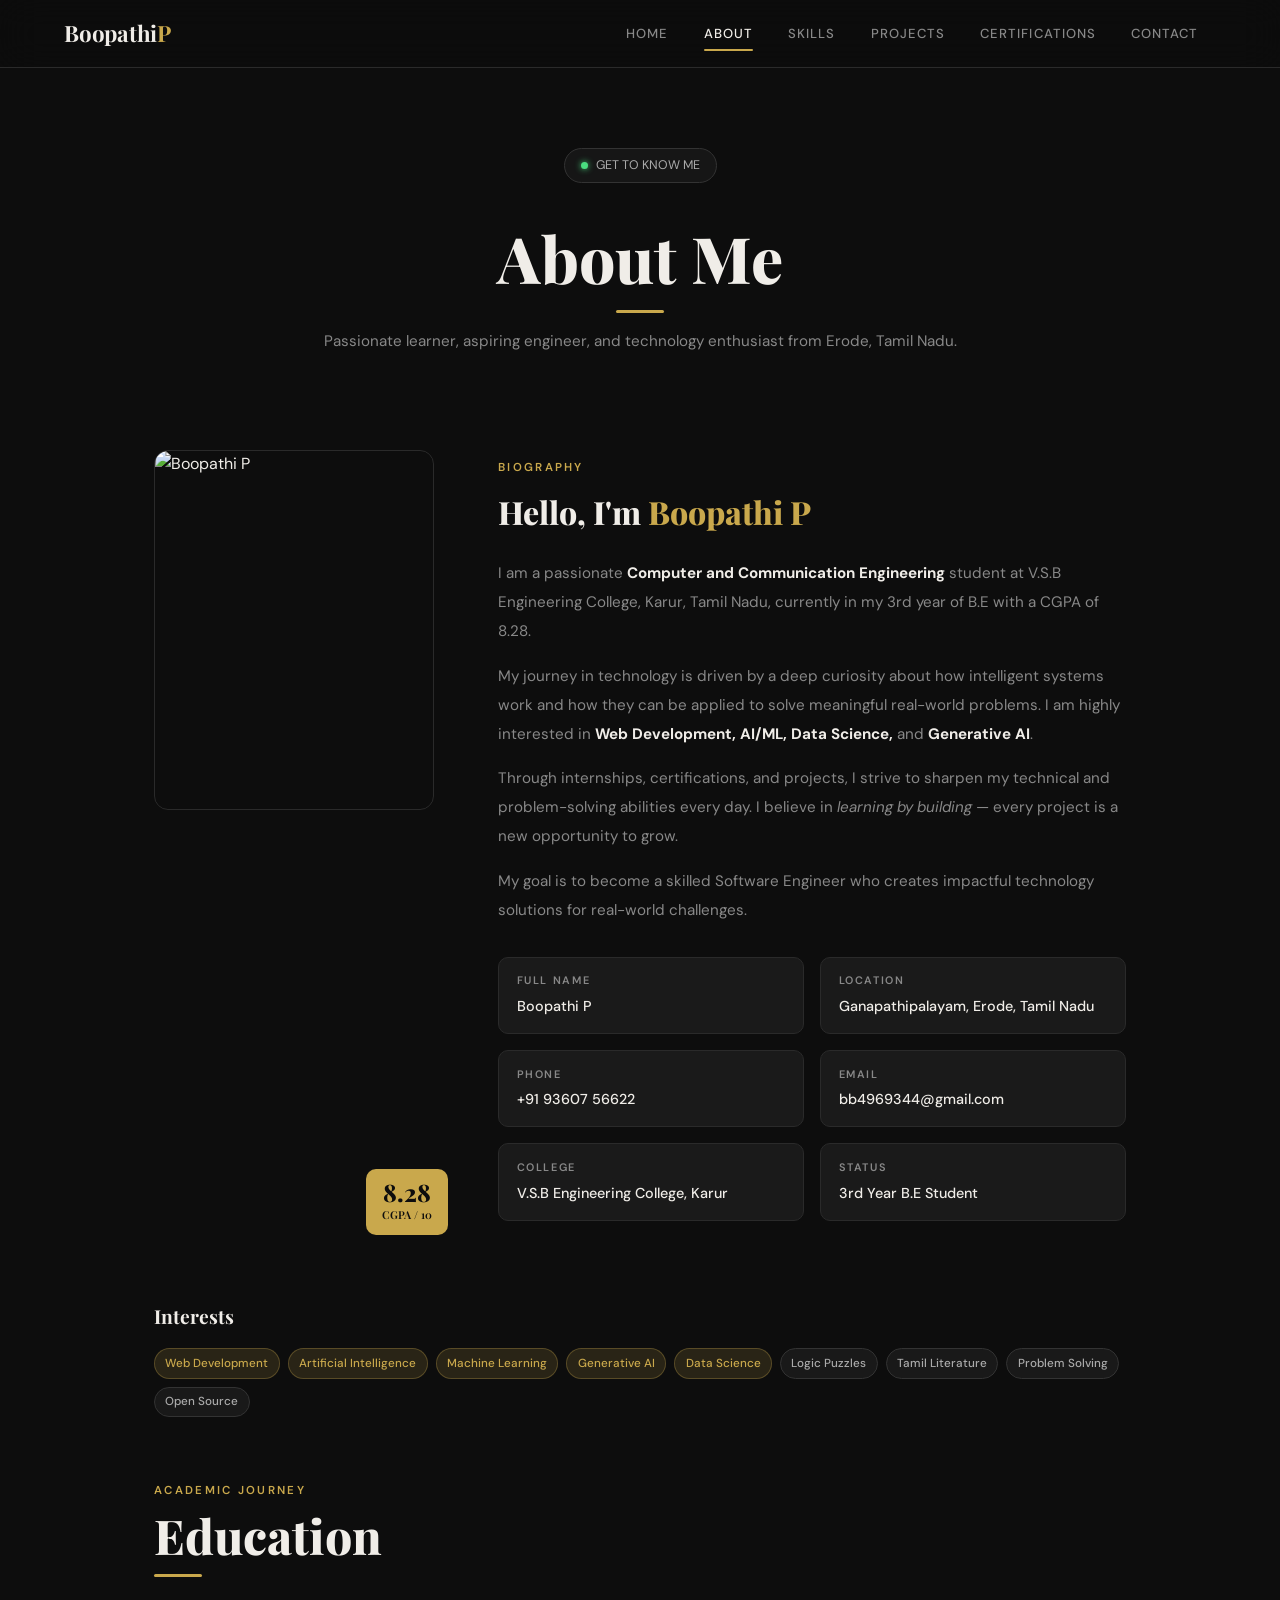
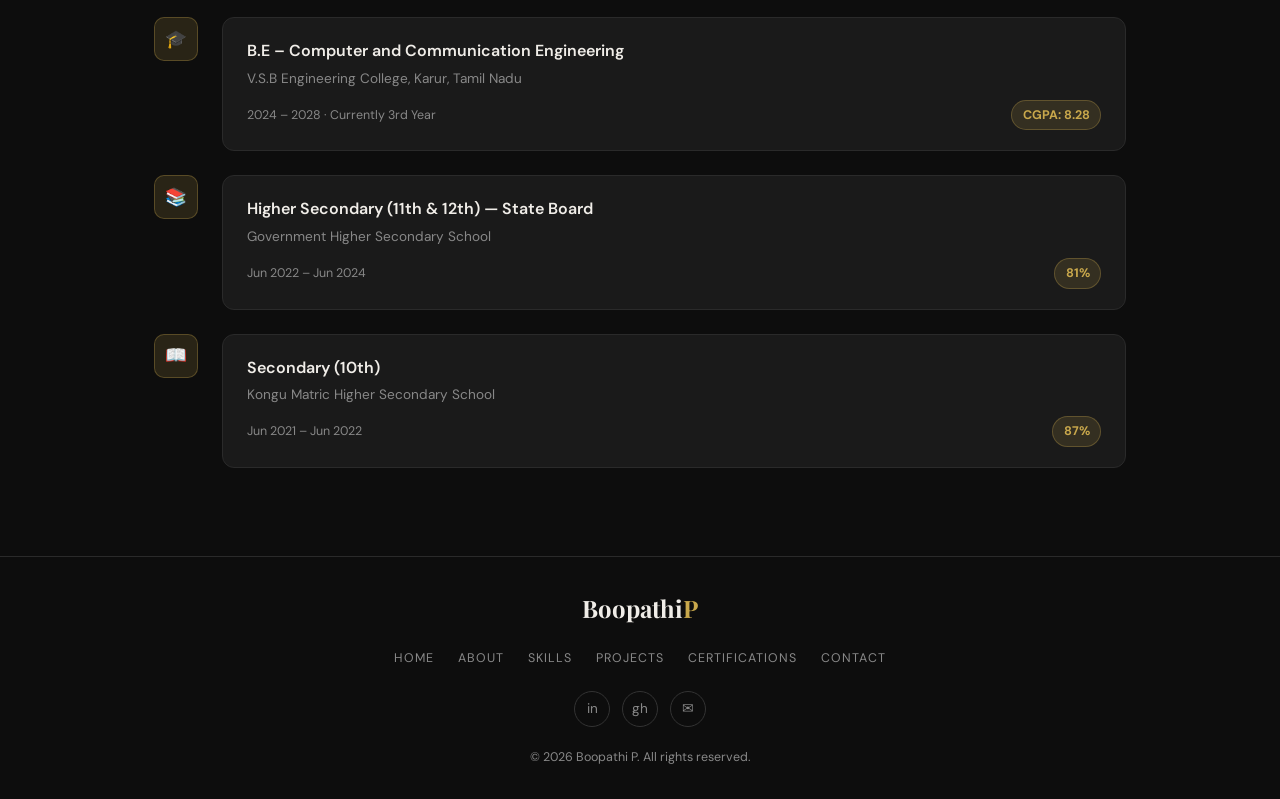
==== about.html @ 689ad4dc "Add files via upload" ====
<!DOCTYPE html>
<html lang="en">
<head>
  <meta charset="UTF-8"/>
  <meta name="viewport" content="width=device-width, initial-scale=1.0"/>
  <title>About — Boopathi P</title>
  <link rel="stylesheet" href="style.css"/>
  <style>
    .about-hero {
      padding: 5rem 5vw 3rem;
      text-align: center;
    }
    .about-hero .avail-badge { margin-bottom: 1.5rem; }
    .about-hero .section-title { font-size: clamp(2.5rem, 5vw, 4rem); }
    .about-sub { color: var(--muted); margin-top: 0.75rem; font-size: 0.95rem; }

    /* Bio section */
    .bio-section {
      padding: 3rem 5vw;
      display: grid;
      grid-template-columns: 280px 1fr;
      gap: 4rem; max-width: 1100px; margin: auto;
    }
    .bio-photo-wrap { position: relative; }
    .bio-photo {
      width: 100%; border-radius: 14px;
      object-fit: cover; object-position: center top;
      height: 360px;
      border: 1px solid var(--border);
      display: block;
    }
    .cgpa-badge {
      position: absolute; bottom: -14px; right: -14px;
      background: var(--gold); color: #0d0d0d;
      border-radius: 10px;
      padding: 0.7rem 1rem;
      font-family: 'Playfair Display', serif;
      text-align: center;
    }
    .cgpa-badge .val { font-size: 1.5rem; font-weight: 800; line-height: 1; }
    .cgpa-badge .lbl { font-size: 0.68rem; font-weight: 600; margin-top: 0.1rem; }

    .bio-text { padding-top: 0.5rem; }
    .bio-text h2 {
      font-family: 'Playfair Display', serif;
      font-size: 2rem; font-weight: 800;
      margin-bottom: 1.25rem;
    }
    .bio-text h2 span { color: var(--gold); }
    .bio-text p { color: var(--muted); margin-bottom: 1rem; font-size: 0.95rem; line-height: 1.9; }
    .bio-text p strong { color: var(--text); }

    /* Info grid */
    .info-grid {
      display: grid; grid-template-columns: 1fr 1fr;
      gap: 1rem; margin-top: 2rem;
    }
    .info-item {
      background: var(--card);
      border: 1px solid var(--border);
      border-radius: 10px;
      padding: 0.9rem 1.1rem;
    }
    .info-key {
      font-size: 0.68rem; letter-spacing: 0.15em;
      text-transform: uppercase; color: var(--muted);
      font-weight: 600; margin-bottom: 0.3rem;
    }
    .info-val { font-size: 0.9rem; font-weight: 500; color: var(--text); }

    /* Interests */
    .interests-section {
      padding: 2rem 5vw 0;
      max-width: 1100px; margin: auto;
    }
    .interests-section h3 {
      font-family: 'Playfair Display', serif;
      font-size: 1.2rem; font-weight: 700;
      margin-bottom: 1rem;
    }
    .interest-tags { display: flex; flex-wrap: wrap; gap: 0.5rem; }

    /* Education */
    .edu-section {
      padding: 4rem 5vw;
      max-width: 1100px; margin: auto;
    }
    .edu-timeline { margin-top: 0; }
    .edu-item {
      display: grid; grid-template-columns: auto 1fr;
      gap: 1.5rem; margin-bottom: 1.5rem;
      align-items: start;
    }
    .edu-icon {
      width: 44px; height: 44px;
      background: var(--gold-dim);
      border: 1px solid var(--gold-border);
      border-radius: 10px;
      display: flex; align-items: center;
      justify-content: center;
      font-size: 1.1rem; flex-shrink: 0;
    }
    .edu-card {
      background: var(--card);
      border: 1px solid var(--border);
      border-radius: 12px;
      padding: 1.25rem 1.5rem;
      transition: border-color 0.2s;
    }
    .edu-card:hover { border-color: var(--gold-border); }
    .edu-card h4 { font-size: 1rem; font-weight: 600; margin-bottom: 0.2rem; }
    .edu-card .edu-inst { color: var(--muted); font-size: 0.85rem; margin-bottom: 0.6rem; }
    .edu-meta { display: flex; justify-content: space-between; align-items: center; flex-wrap: wrap; gap: 0.5rem; }
    .edu-year { font-size: 0.78rem; color: var(--muted); }
    .edu-score {
      background: var(--gold-dim);
      border: 1px solid var(--gold-border);
      color: var(--gold);
      font-size: 0.78rem; font-weight: 700;
      padding: 0.25rem 0.65rem; border-radius: 100px;
    }

    @media (max-width: 768px) {
      .bio-section { grid-template-columns: 1fr; }
      .bio-photo-wrap { max-width: 280px; margin: auto; }
      .info-grid { grid-template-columns: 1fr; }
    }
  </style>
</head>
<body>
<nav>
  <a class="nav-logo" href="index.html">Boopathi<span>P</span></a>
  <ul class="nav-links">
    <li><a href="index.html">Home</a></li>
    <li><a href="about.html" class="active">About</a></li>
    <li><a href="skills.html">Skills</a></li>
    <li><a href="projects.html">Projects</a></li>
    <li><a href="certifications.html">Certifications</a></li>
    <li><a href="contact.html">Contact</a></li>
  </ul>
</nav>

<div class="page">
  <!-- Hero -->
  <div class="about-hero fade-up d1">
    <span class="avail-badge"><span class="avail-dot"></span>GET TO KNOW ME</span>
    <h1 class="section-title" style="margin-top:1rem;">About Me</h1>
    <div class="underline" style="margin:1rem auto;"></div>
    <p class="about-sub">Passionate learner, aspiring engineer, and technology enthusiast from Erode, Tamil Nadu.</p>
  </div>

  <!-- Bio -->
  <div class="bio-section">
    <div class="bio-photo-wrap fade-up d2">
      <img class="bio-photo" src="boopathi2.jpeg" alt="Boopathi P"/>
      <div class="cgpa-badge">
        <div class="val">8.28</div>
        <div class="lbl">CGPA / 10</div>
      </div>
    </div>

    <div class="bio-text fade-up d3">
      <span class="label">Biography</span>
      <h2>Hello, I'm <span>Boopathi P</span></h2>

      <p>I am a passionate <strong>Computer and Communication Engineering</strong> student at V.S.B Engineering College, Karur, Tamil Nadu, currently in my 3rd year of B.E with a CGPA of 8.28.</p>

      <p>My journey in technology is driven by a deep curiosity about how intelligent systems work and how they can be applied to solve meaningful real-world problems. I am highly interested in <strong>Web Development, AI/ML, Data Science,</strong> and <strong>Generative AI</strong>.</p>

      <p>Through internships, certifications, and projects, I strive to sharpen my technical and problem-solving abilities every day. I believe in <em>learning by building</em> — every project is a new opportunity to grow.</p>

      <p>My goal is to become a skilled Software Engineer who creates impactful technology solutions for real-world challenges.</p>

      <div class="info-grid">
        <div class="info-item">
          <div class="info-key">Full Name</div>
          <div class="info-val">Boopathi P</div>
        </div>
        <div class="info-item">
          <div class="info-key">Location</div>
          <div class="info-val">Ganapathipalayam, Erode, Tamil Nadu</div>
        </div>
        <div class="info-item">
          <div class="info-key">Phone</div>
          <div class="info-val">+91 93607 56622</div>
        </div>
        <div class="info-item">
          <div class="info-key">Email</div>
          <div class="info-val">bb4969344@gmail.com</div>
        </div>
        <div class="info-item">
          <div class="info-key">College</div>
          <div class="info-val">V.S.B Engineering College, Karur</div>
        </div>
        <div class="info-item">
          <div class="info-key">Status</div>
          <div class="info-val">3rd Year B.E Student</div>
        </div>
      </div>
    </div>
  </div>

  <!-- Interests -->
  <div class="interests-section fade-up d4">
    <h3>Interests</h3>
    <div class="interest-tags">
      <span class="tag tag-gold">Web Development</span>
      <span class="tag tag-gold">Artificial Intelligence</span>
      <span class="tag tag-gold">Machine Learning</span>
      <span class="tag tag-gold">Generative AI</span>
      <span class="tag tag-gold">Data Science</span>
      <span class="tag">Logic Puzzles</span>
      <span class="tag">Tamil Literature</span>
      <span class="tag">Problem Solving</span>
      <span class="tag">Open Source</span>
    </div>
  </div>

  <!-- Education -->
  <div class="edu-section fade-up d5">
    <span class="label">Academic Journey</span>
    <h2 class="section-title">Education</h2>
    <div class="underline"></div>

    <div class="edu-timeline">
      <div class="edu-item">
        <div class="edu-icon">🎓</div>
        <div class="edu-card">
          <h4>B.E – Computer and Communication Engineering</h4>
          <div class="edu-inst">V.S.B Engineering College, Karur, Tamil Nadu</div>
          <div class="edu-meta">
            <span class="edu-year">2024 – 2028 · Currently 3rd Year</span>
            <span class="edu-score">CGPA: 8.28</span>
          </div>
        </div>
      </div>
      <div class="edu-item">
        <div class="edu-icon">📚</div>
        <div class="edu-card">
          <h4>Higher Secondary (11th & 12th) — State Board</h4>
          <div class="edu-inst">Government Higher Secondary School</div>
          <div class="edu-meta">
            <span class="edu-year">Jun 2022 – Jun 2024</span>
            <span class="edu-score">81%</span>
          </div>
        </div>
      </div>
      <div class="edu-item">
        <div class="edu-icon">📖</div>
        <div class="edu-card">
          <h4>Secondary (10th)</h4>
          <div class="edu-inst">Kongu Matric Higher Secondary School</div>
          <div class="edu-meta">
            <span class="edu-year">Jun 2021 – Jun 2022</span>
            <span class="edu-score">87%</span>
          </div>
        </div>
      </div>
    </div>
  </div>

  <footer>
    <span class="footer-logo">Boopathi<span>P</span></span>
    <ul class="footer-nav">
      <li><a href="index.html">Home</a></li>
      <li><a href="about.html">About</a></li>
      <li><a href="skills.html">Skills</a></li>
      <li><a href="projects.html">Projects</a></li>
      <li><a href="certifications.html">Certifications</a></li>
      <li><a href="contact.html">Contact</a></li>
    </ul>
    <div class="footer-socials">
      <a class="social-btn" href="https://www.linkedin.com/in/boopathi-boopathi-141b3132b" target="_blank">in</a>
      <a class="social-btn" href="https://github.com/boopathi-7546" target="_blank">gh</a>
      <a class="social-btn" href="mailto:bb4969344@gmail.com">✉</a>
    </div>
    <p class="footer-copy">© 2026 Boopathi P. All rights reserved.</p>
  </footer>
</div>
</body>
</html>
---- style.css ----
@import url('https://fonts.googleapis.com/css2?family=Playfair+Display:wght@400;600;700;800&family=DM+Sans:wght@300;400;500;600&display=swap');

:root {
  --bg: #0d0d0d;
  --surface: #131313;
  --card: #1a1a1a;
  --card2: #1f1f1f;
  --border: #2a2a2a;
  --border2: #333;
  --gold: #c9a84c;
  --gold2: #e8c96a;
  --gold-dim: rgba(201,168,76,0.15);
  --gold-border: rgba(201,168,76,0.3);
  --text: #f0ede8;
  --muted: #888;
  --muted2: #aaa;
  --nav-h: 68px;
}

*, *::before, *::after { margin: 0; padding: 0; box-sizing: border-box; }
html { scroll-behavior: smooth; }

body {
  background: var(--bg);
  color: var(--text);
  font-family: 'DM Sans', sans-serif;
  line-height: 1.65;
  min-height: 100vh;
}

/* ── NAV ── */
nav {
  position: fixed; top: 0; left: 0; right: 0; z-index: 999;
  height: var(--nav-h);
  background: rgba(13,13,13,0.92);
  backdrop-filter: blur(20px);
  border-bottom: 1px solid var(--border);
  display: flex; align-items: center;
  justify-content: space-between;
  padding: 0 5vw;
}
.nav-logo {
  font-family: 'Playfair Display', serif;
  font-size: 1.4rem; font-weight: 700;
  color: var(--text); text-decoration: none;
  letter-spacing: -0.01em;
}
.nav-logo span { color: var(--gold); }
.nav-links { display: flex; gap: 0; list-style: none; }
.nav-links a {
  color: var(--muted); text-decoration: none;
  font-size: 0.82rem; font-weight: 500;
  letter-spacing: 0.08em; text-transform: uppercase;
  padding: 0.5rem 1.1rem;
  border-radius: 4px;
  transition: color 0.2s;
  position: relative;
}
.nav-links a:hover,
.nav-links a.active { color: var(--text); }
.nav-links a.active::after {
  content: '';
  position: absolute; bottom: -1px; left: 1.1rem; right: 1.1rem;
  height: 2px; background: var(--gold);
  border-radius: 2px;
}

/* ── PAGE WRAPPER ── */
.page {
  padding-top: var(--nav-h);
  min-height: 100vh;
}

/* ── SECTION LABELS ── */
.label {
  font-size: 0.72rem; font-weight: 600;
  letter-spacing: 0.2em; text-transform: uppercase;
  color: var(--gold); margin-bottom: 0.6rem;
  display: block;
}
.section-title {
  font-family: 'Playfair Display', serif;
  font-size: clamp(2rem, 4vw, 3rem);
  font-weight: 800; line-height: 1.1;
  color: var(--text);
  margin-bottom: 0.4rem;
}
.underline {
  width: 48px; height: 3px;
  background: var(--gold);
  border-radius: 2px;
  margin-top: 0.75rem;
  margin-bottom: 2.5rem;
}

/* ── BUTTONS ── */
.btn {
  display: inline-flex; align-items: center; gap: 0.5rem;
  padding: 0.75rem 1.8rem;
  border-radius: 4px; font-weight: 600;
  font-size: 0.88rem; text-decoration: none;
  letter-spacing: 0.04em;
  transition: all 0.25s; cursor: pointer; border: none;
  font-family: 'DM Sans', sans-serif;
}
.btn-gold {
  background: var(--gold); color: #0d0d0d;
}
.btn-gold:hover { background: var(--gold2); transform: translateY(-2px); }
.btn-outline {
  background: transparent;
  border: 1.5px solid var(--border2);
  color: var(--text);
}
.btn-outline:hover { border-color: var(--gold); color: var(--gold); }

/* ── CARDS ── */
.card {
  background: var(--card);
  border: 1px solid var(--border);
  border-radius: 12px;
  padding: 1.5rem;
  transition: border-color 0.25s, transform 0.25s;
}
.card:hover { border-color: var(--gold-border); }

/* ── TAGS ── */
.tag {
  display: inline-block;
  background: rgba(255,255,255,0.05);
  border: 1px solid var(--border2);
  color: var(--muted2);
  font-size: 0.73rem; font-weight: 500;
  padding: 0.28rem 0.65rem;
  border-radius: 100px;
}
.tag-gold {
  background: var(--gold-dim);
  border-color: var(--gold-border);
  color: var(--gold);
}

/* ── FOOTER ── */
footer {
  text-align: center;
  padding: 2rem 5vw;
  border-top: 1px solid var(--border);
}
.footer-logo {
  font-family: 'Playfair Display', serif;
  font-size: 1.5rem; font-weight: 700;
  color: var(--text); margin-bottom: 1rem;
  display: block;
}
.footer-logo span { color: var(--gold); }
.footer-nav {
  display: flex; justify-content: center;
  gap: 1.5rem; list-style: none;
  margin-bottom: 1.25rem; flex-wrap: wrap;
}
.footer-nav a {
  color: var(--muted); text-decoration: none;
  font-size: 0.78rem; letter-spacing: 0.08em;
  text-transform: uppercase;
  transition: color 0.2s;
}
.footer-nav a:hover { color: var(--gold); }
.footer-socials {
  display: flex; justify-content: center; gap: 0.75rem;
  margin-bottom: 1.25rem;
}
.social-btn {
  width: 36px; height: 36px;
  border-radius: 50%;
  border: 1px solid var(--border2);
  display: flex; align-items: center; justify-content: center;
  color: var(--muted); text-decoration: none;
  font-size: 0.85rem;
  transition: all 0.2s;
}
.social-btn:hover { border-color: var(--gold); color: var(--gold); }
.footer-copy { color: var(--muted); font-size: 0.78rem; }

/* ── AVAILABILITY BADGE ── */
.avail-badge {
  display: inline-flex; align-items: center; gap: 0.5rem;
  background: rgba(255,255,255,0.04);
  border: 1px solid var(--border2);
  border-radius: 100px;
  padding: 0.4rem 1rem;
  font-size: 0.78rem; color: var(--muted2);
}
.avail-dot {
  width: 7px; height: 7px; border-radius: 50%;
  background: #4ade80;
  box-shadow: 0 0 6px #4ade80;
  animation: pulse 2s infinite;
}
@keyframes pulse {
  0%,100% { opacity:1; } 50% { opacity:0.4; }
}

/* ── ANIMATIONS ── */
@keyframes fadeUp {
  from { opacity:0; transform:translateY(28px); }
  to   { opacity:1; transform:translateY(0); }
}
.fade-up { animation: fadeUp 0.6s ease both; }
.d1 { animation-delay:0.1s; }
.d2 { animation-delay:0.2s; }
.d3 { animation-delay:0.3s; }
.d4 { animation-delay:0.4s; }
.d5 { animation-delay:0.5s; }
.d6 { animation-delay:0.6s; }

/* ── RESPONSIVE ── */
@media (max-width: 768px) {
  .nav-links { display: none; }
  .section-title { font-size: 1.8rem; }
}
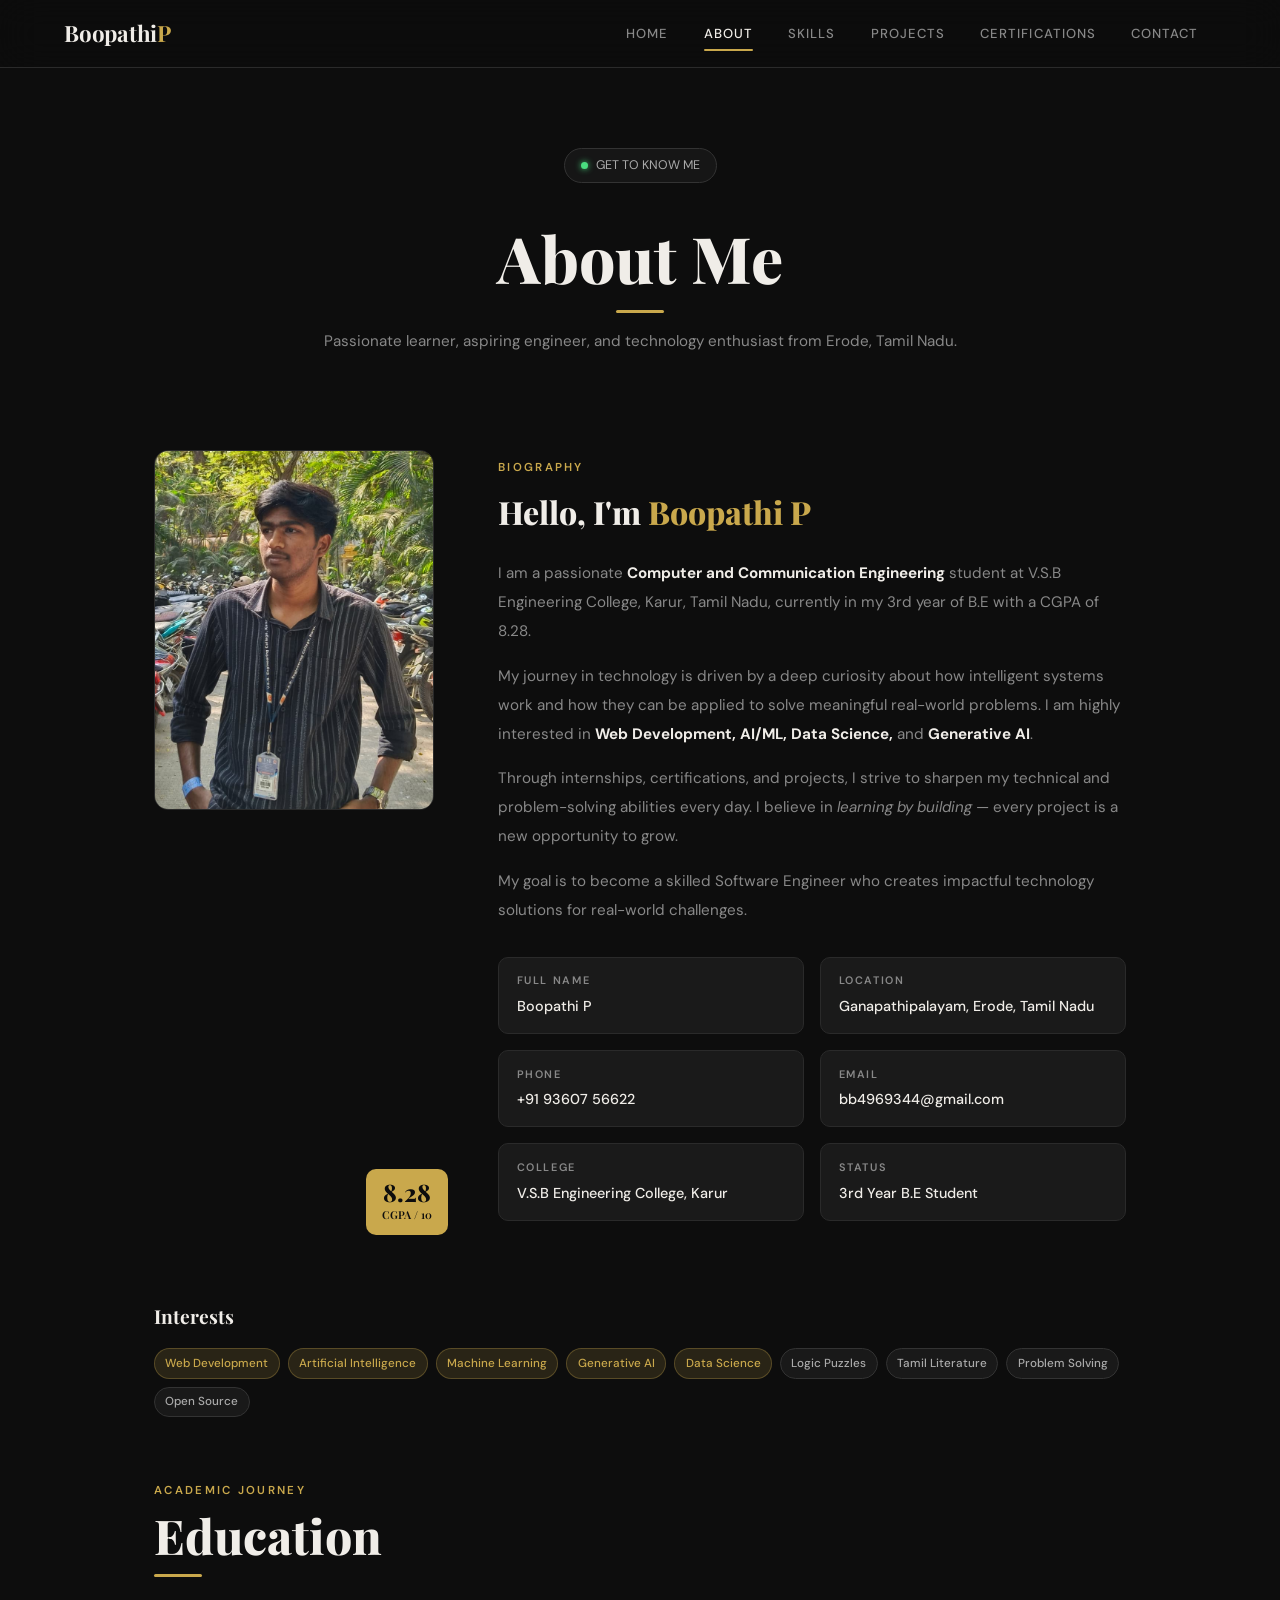
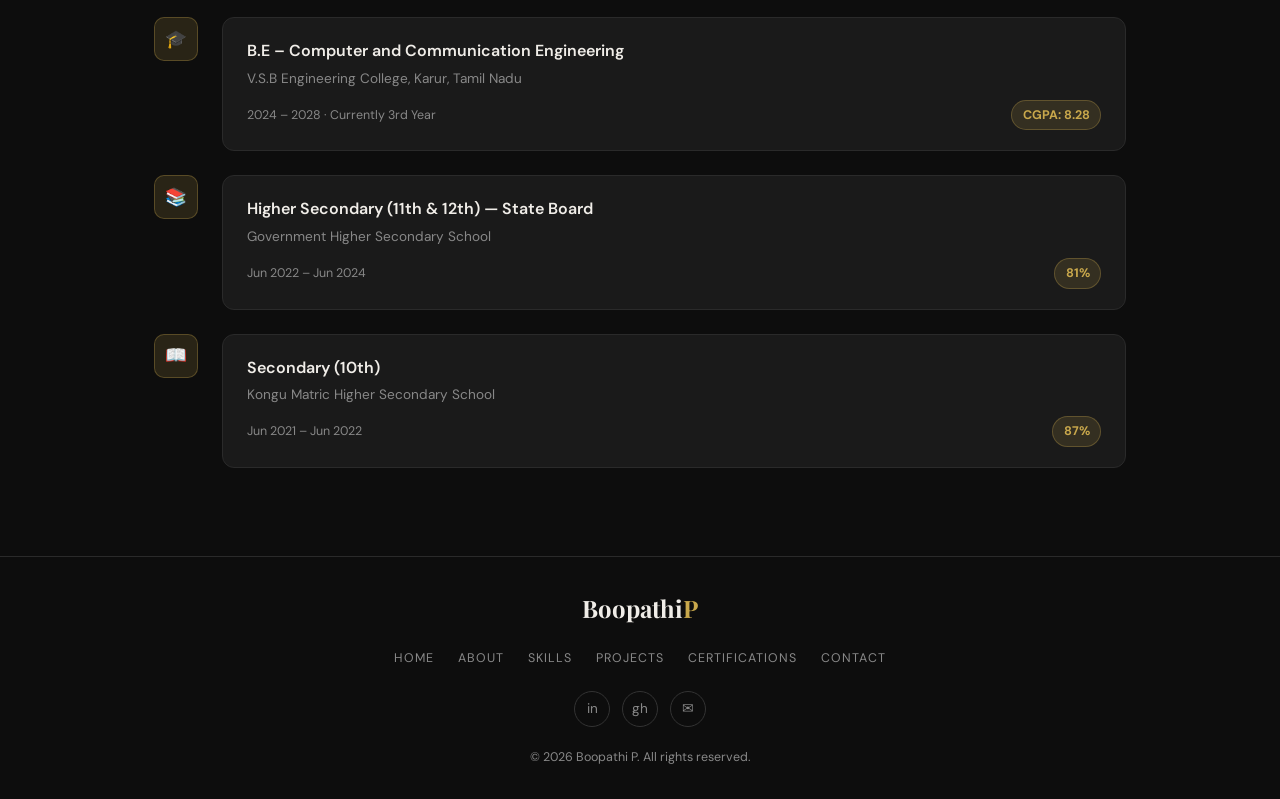
==== commit cb42af20: "Update about.html" ====
--- a/about.html
+++ b/about.html
@@ -152,7 +152,7 @@
   <!-- Bio -->
   <div class="bio-section">
     <div class="bio-photo-wrap fade-up d2">
-      <img class="bio-photo" src="boopathi2.jpeg" alt="Boopathi P"/>
+      <img class="bio-photo" src="boopathi.jpeg" alt="Boopathi P"/>
       <div class="cgpa-badge">
         <div class="val">8.28</div>
         <div class="lbl">CGPA / 10</div>
